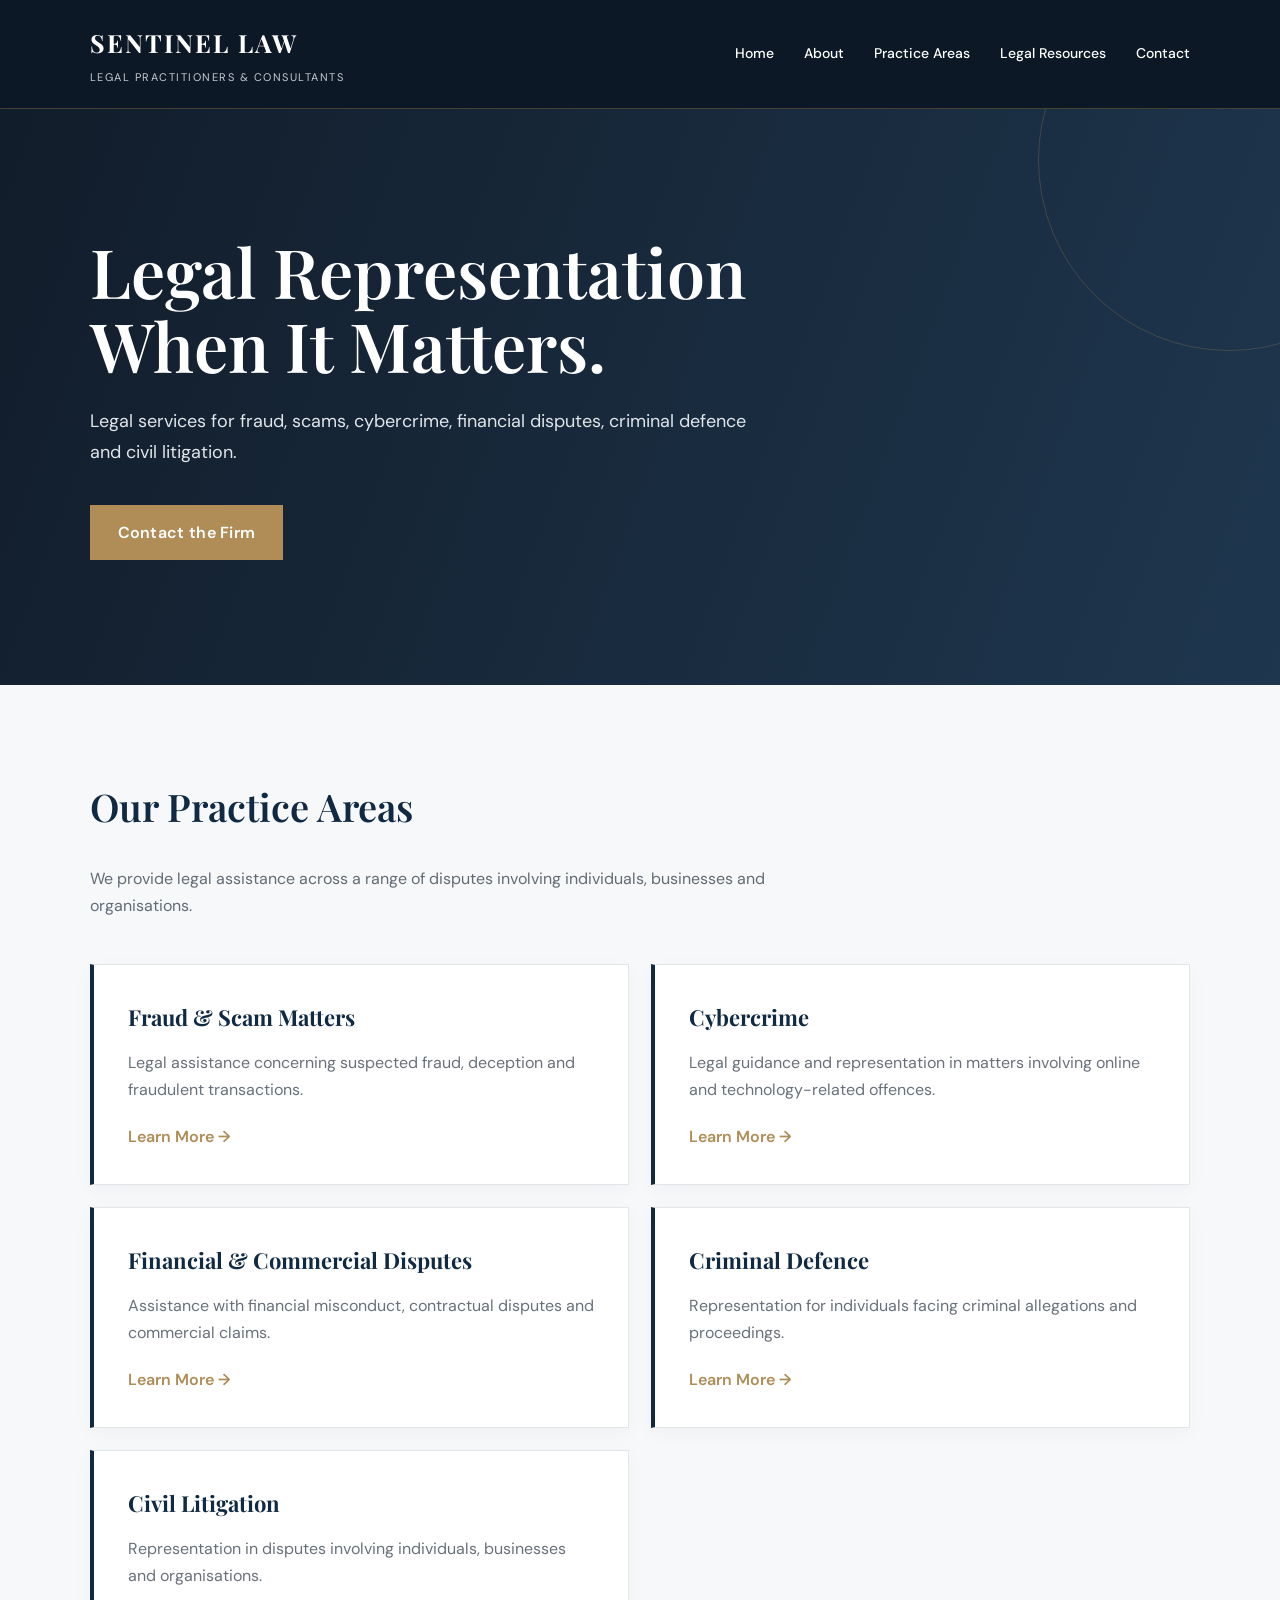
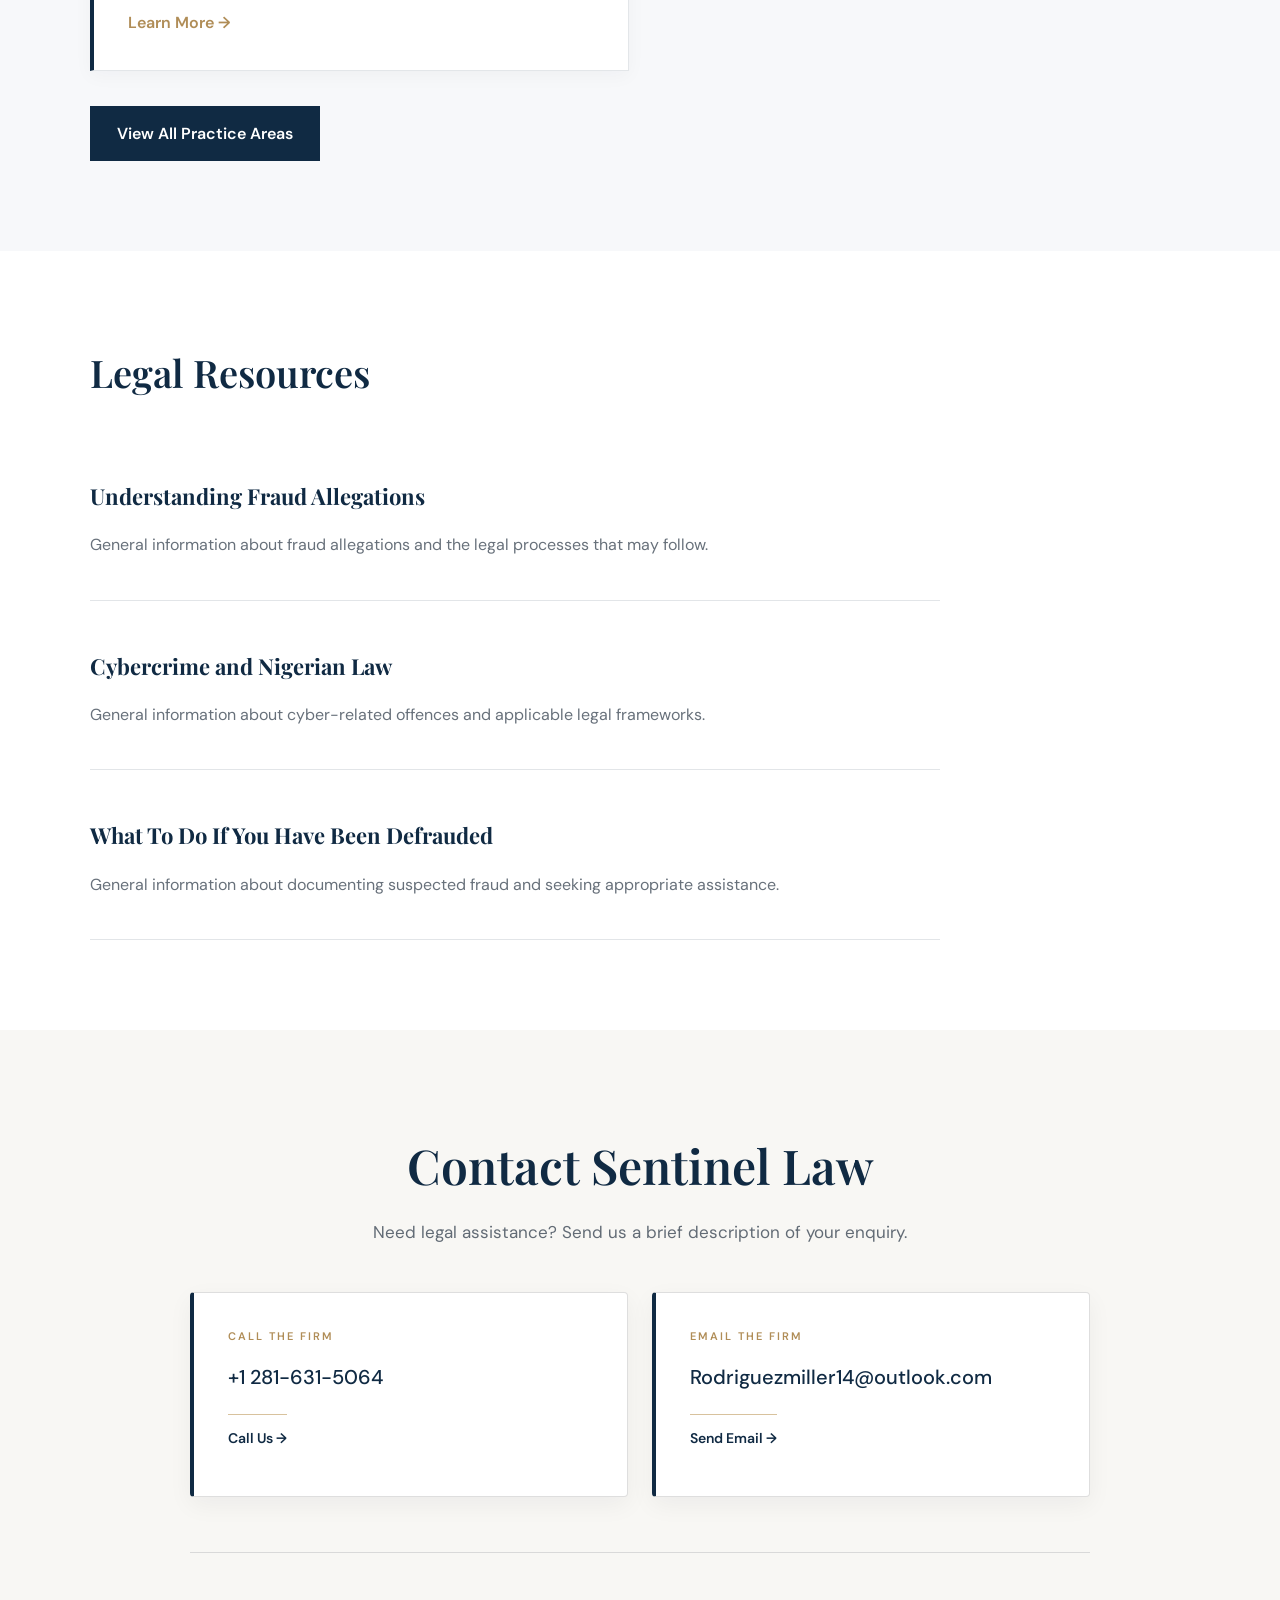
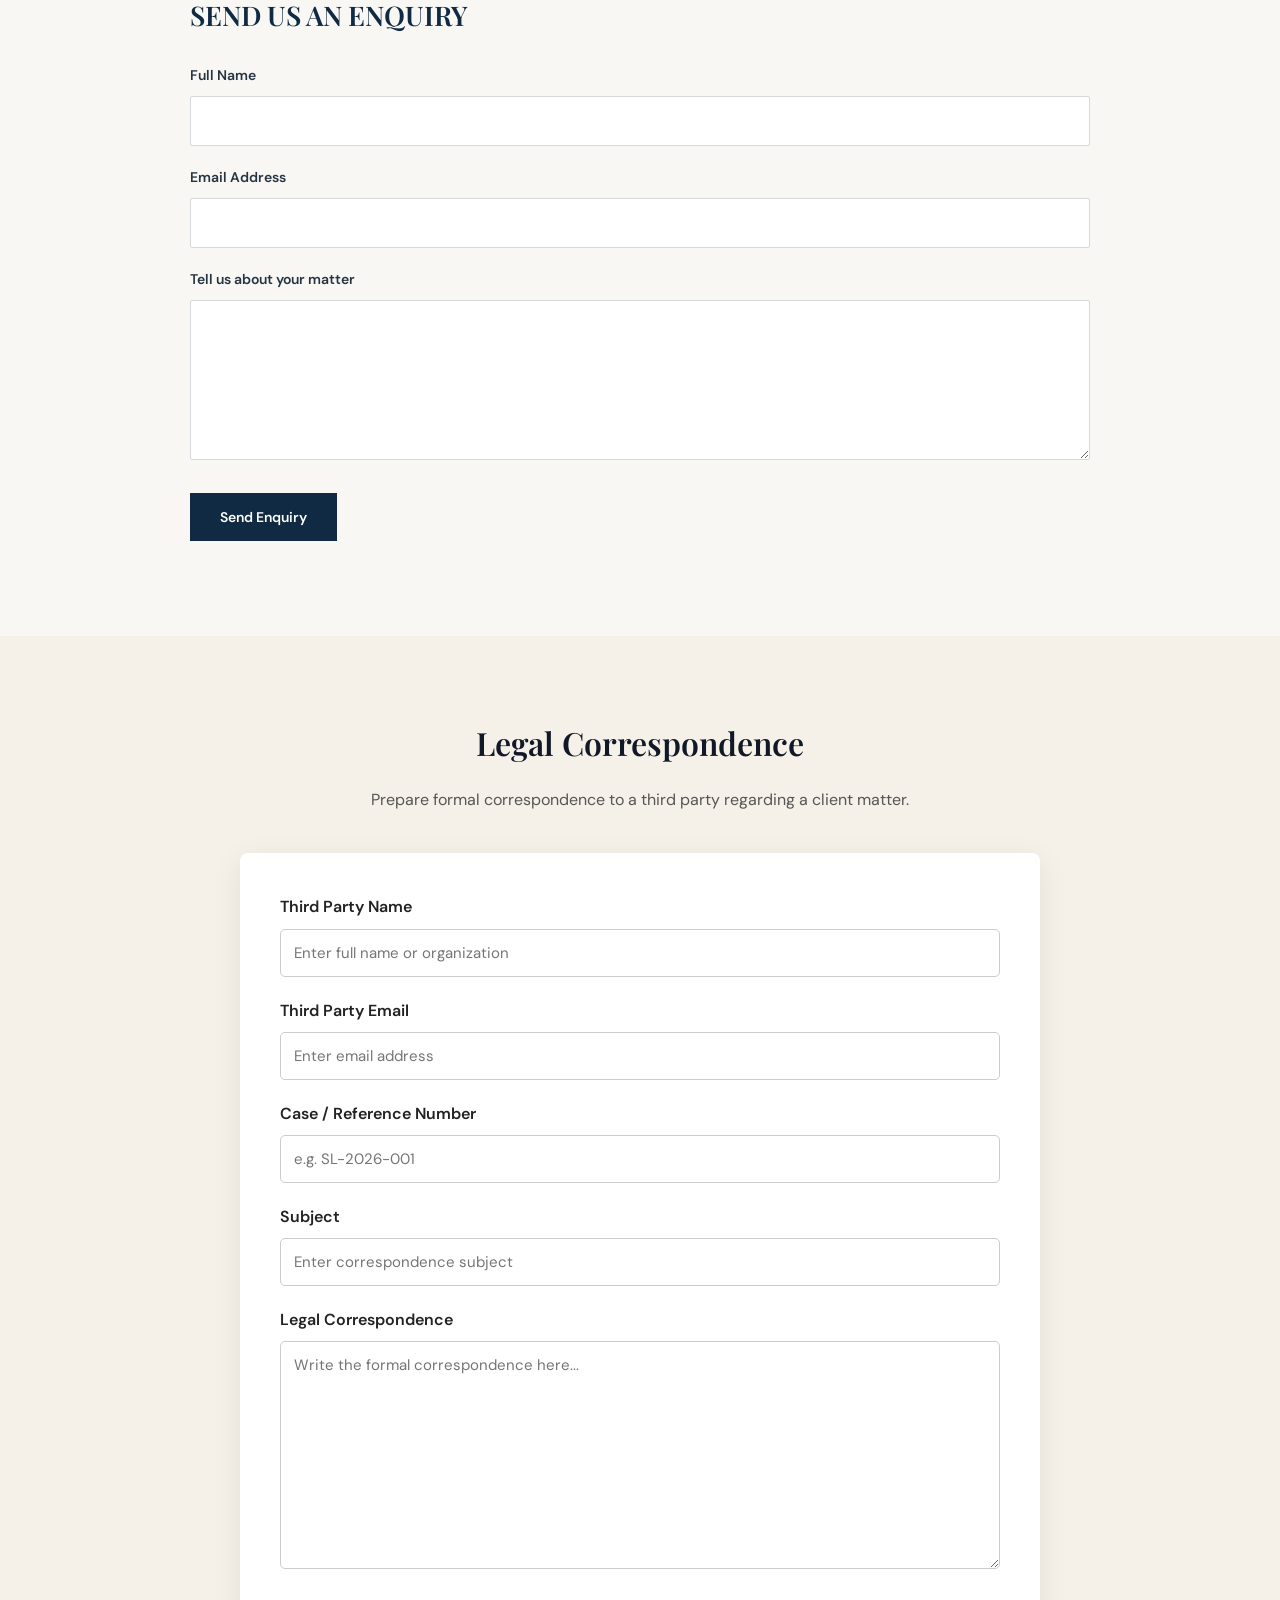
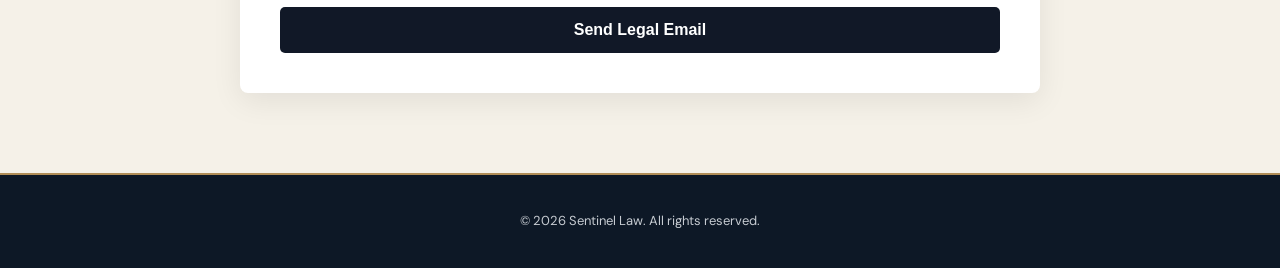
==== index.html @ c0978ffe "Add files via upload" ====
<!DOCTYPE html>
<html lang="en">

<head>
    <meta charset="UTF-8">
    <meta name="viewport" content="width=device-width, initial-scale=1.0">

    <title>Sentinel Law | Legal Practitioners & Consultants</title>
    <link rel="stylesheet" href="styles.css">
</head>

<body>

    <!-- Navigation -->
    <header>
        <div class="logo">
            <h2>SENTINEL LAW</h2>
            <p>Legal Practitioners & Consultants</p>
        </div>

        <nav>
            <a href="#home">Home</a>
            <a href="#about">About</a>
            <a href="practice-areas.html">Practice Areas</a>
            <a href="#resources">Legal Resources</a>
            <a href="#contact">Contact</a>
        </nav>
    </header>


    <!-- Main Introduction -->
    <main>

        <section id="home">
            <h1>Legal Representation When It Matters.</h1>

            <p>
                Legal services for fraud, scams, cybercrime,
                financial disputes, criminal defence and civil litigation.
            </p>

            <a href="#contact">Contact the Firm</a>
        </section>


        <!-- Practice Areas -->
        <section id="practice">

    <h2>Our Practice Areas</h2>

    <p class="section-intro">
        We provide legal assistance across a range of disputes
        involving individuals, businesses and organisations.
    </p>

    <div class="practice-grid">

        <a href="practice-areas.html#fraud" class="practice-card">
            <h3>Fraud & Scam Matters</h3>
            <p>
                Legal assistance concerning suspected fraud,
                deception and fraudulent transactions.
            </p>
            <span>Learn More →</span>
        </a>

        <a href="practice-areas.html#cybercrime" class="practice-card">
            <h3>Cybercrime</h3>
            <p>
                Legal guidance and representation in matters
                involving online and technology-related offences.
            </p>
            <span>Learn More →</span>
        </a>

        <a href="practice-areas.html#financial" class="practice-card">
            <h3>Financial & Commercial Disputes</h3>
            <p>
                Assistance with financial misconduct,
                contractual disputes and commercial claims.
            </p>
            <span>Learn More →</span>
        </a>

        <a href="practice-areas.html#criminal" class="practice-card">
            <h3>Criminal Defence</h3>
            <p>
                Representation for individuals facing
                criminal allegations and proceedings.
            </p>
            <span>Learn More →</span>
        </a>

        <a href="practice-areas.html#civil" class="practice-card">
            <h3>Civil Litigation</h3>
            <p>
                Representation in disputes involving
                individuals, businesses and organisations.
            </p>
            <span>Learn More →</span>
        </a>

    </div>

    <a href="practice-areas.html" class="view-all">
        View All Practice Areas
    </a>

</section>   

        <!-- Legal Resources -->
        <section id="resources">

            <h2>Legal Resources</h2>

            <article>
                <h3>Understanding Fraud Allegations</h3>
                <p>
                    General information about fraud allegations
                    and the legal processes that may follow.
                </p>
            </article>

            <article>
                <h3>Cybercrime and Nigerian Law</h3>
                <p>
                    General information about cyber-related
                    offences and applicable legal frameworks.
                </p>
            </article>

            <article>
                <h3>What To Do If You Have Been Defrauded</h3>
                <p>
                    General information about documenting
                    suspected fraud and seeking appropriate assistance.
                </p>
            </article>

        </section>


<!-- Contact -->
<section id="contact">

    <h2>Contact Sentinel Law</h2>

    <p>
        Need legal assistance? Send us a brief description
        of your enquiry.
    </p>

<div class="contact-details">

    <div class="contact-card">
        <span class="contact-label">CALL THE FIRM</span>
        <h3>+1 281-631-5064</h3>
        <a href="tel:+12816315064">Call Us →</a>
    </div>

    <div class="contact-card">
        <span class="contact-label">EMAIL THE FIRM</span>
        <h3>Rodriguezmiller14@outlook.com</h3>
        <a href="mailto:Rodriguezmiller14@outlook.com">Send Email →</a>
    </div>

</div>

  <form id="contact-form"
      action="https://formspree.io/f/xvkoagdr"
      method="POST">

    <label for="name">Full Name</label>
    <input type="text" id="name" name="name" required>

    <label for="email">Email Address</label>
    <input type="email" id="email" name="email" required>

    <label for="message">Tell us about your matter</label>
    <textarea id="message" name="message" required></textarea>

    <input type="hidden" name="_subject" value="New Sentinel Law Website Enquiry">

    <button type="submit">Send Enquiry</button>
</form>

</section>
        
    </main>

<!-- Legal Correspondence Dashboard -->
<section id="legal-correspondence" class="legal-correspondence">
    <div class="correspondence-container">

        <h2>Legal Correspondence</h2>
        <p class="correspondence-intro">
            Prepare formal correspondence to a third party regarding a client matter.
        </p>

        <form id="legal-email-form">

            <label for="third-party-name">Third Party Name</label>
            <input
                type="text"
                id="third-party-name"
                name="thirdPartyName"
                placeholder="Enter full name or organization"
                required
            >

            <label for="third-party-email">Third Party Email</label>
            <input
                type="email"
                id="third-party-email"
                name="thirdPartyEmail"
                placeholder="Enter email address"
                required
            >

            <label for="case-reference">Case / Reference Number</label>
            <input
                type="text"
                id="case-reference"
                name="caseReference"
                placeholder="e.g. SL-2026-001"
                required
            >

            <label for="legal-subject">Subject</label>
            <input
                type="text"
                id="legal-subject"
                name="subject"
                placeholder="Enter correspondence subject"
                required
            >

            <label for="legal-message">Legal Correspondence</label>
            <textarea
                id="legal-message"
                name="message"
                rows="10"
                placeholder="Write the formal correspondence here..."
                required
            ></textarea>

            <button type="submit">
                Send Legal Email
            </button>

        </form>

    </div>
</section>

<!-- Footer -->
<footer>
    <p>© 2026 Sentinel Law. All rights reserved.</p>
</footer>

</body>
</html>
---- styles.css ----
/* =========================================================
   SENTINEL LAW — PROFESSIONAL WEBSITE STYLES
   ========================================================= */

@import url('https://fonts.googleapis.com/css2?family=DM+Sans:wght@400;500;600&family=Playfair+Display:wght@500;600;700&display=swap');


/* =========================================================
   GENERAL
   ========================================================= */

* {
    box-sizing: border-box;
}

html {
    scroll-behavior: smooth;
}

body {
    margin: 0;
    font-family: "DM Sans", Arial, sans-serif;
    color: #1b2430;
    background: #ffffff;
    line-height: 1.7;
}

a {
    transition: all 0.25s ease;
}

h1,
h2,
h3 {
    font-family: "Playfair Display", Georgia, serif;
}


/* =========================================================
   NAVIGATION
   ========================================================= */

header {
    display: flex;
    justify-content: space-between;
    align-items: center;
    padding: 22px 7%;
    background: #0d1826;
    border-bottom: 1px solid rgba(176, 141, 87, 0.35);
    position: relative;
    z-index: 10;
}

.logo h2 {
    margin: 0;
    color: #ffffff;
    font-family: "Playfair Display", Georgia, serif;
    font-size: 25px;
    letter-spacing: 2px;
}

.logo p {
    margin: 3px 0 0;
    color: #c6cbd1;
    font-size: 11px;
    letter-spacing: 1.5px;
    text-transform: uppercase;
}

nav {
    display: flex;
    align-items: center;
    gap: 30px;
}

nav a {
    position: relative;
    text-decoration: none;
    color: #ffffff;
    font-size: 14px;
    font-weight: 500;
    padding: 8px 0;
}

nav a::after {
    content: "";
    position: absolute;
    left: 0;
    bottom: 0;
    width: 0;
    height: 2px;
    background: #b08d57;
    transition: width 0.25s ease;
}

nav a:hover {
    color: #d0a968;
}

nav a:hover::after {
    width: 100%;
}


/* =========================================================
   HERO
   ========================================================= */

#home {
    position: relative;
    overflow: hidden;
    background:
        linear-gradient(
            110deg,
            rgba(13, 24, 38, 0.98),
            rgba(16, 42, 67, 0.94)
        );
    color: white;
    padding: 125px 7%;
}

#home::after {
    content: "";
    position: absolute;
    width: 380px;
    height: 380px;
    right: -140px;
    top: -140px;
    border: 1px solid rgba(176, 141, 87, 0.25);
    border-radius: 50%;
}

#home h1 {
    position: relative;
    z-index: 1;
    max-width: 760px;
    font-size: clamp(42px, 6vw, 68px);
    line-height: 1.08;
    font-weight: 600;
    margin: 0 0 25px;
}

#home p {
    position: relative;
    z-index: 1;
    max-width: 680px;
    font-size: 18px;
    color: #e0e5ea;
    margin-bottom: 38px;
}

#home a {
    position: relative;
    z-index: 1;
    display: inline-block;
    background: #b08d57;
    color: white;
    padding: 14px 28px;
    text-decoration: none;
    font-weight: 600;
    letter-spacing: 0.3px;
}

#home a:hover {
    background: #d0a968;
    transform: translateY(-2px);
}


/* =========================================================
   GENERAL SECTIONS
   ========================================================= */

section {
    padding: 90px 7%;
}

section h2 {
    color: #102a43;
    font-family: "Playfair Display", Georgia, serif;
    font-size: 38px;
    font-weight: 600;
    margin: 0 0 25px;
}


/* =========================================================
   PRACTICE AREAS
   ========================================================= */

#practice {
    background: #f7f8fa;
}

.section-intro {
    max-width: 720px;
    margin: 0 0 45px;
    color: #626b75;
}

.practice-grid {
    display: grid;
    grid-template-columns: repeat(2, 1fr);
    gap: 22px;
}

.practice-card {
    display: block;
    background: #ffffff;
    padding: 34px;
    border: 1px solid #e3e6e9;
    border-left: 4px solid #102a43;
    text-decoration: none;
    color: #333;
    box-shadow: 0 5px 18px rgba(15, 30, 45, 0.035);
    transition: all 0.3s ease;
}

.practice-card:hover {
    transform: translateY(-5px);
    border-left-color: #b08d57;
    box-shadow: 0 15px 35px rgba(15, 30, 45, 0.09);
}

.practice-card h3 {
    color: #102a43;
    margin: 0 0 12px;
    font-size: 22px;
}

.practice-card p {
    color: #68717b;
    margin: 0;
}

.practice-card span {
    display: inline-block;
    margin-top: 20px;
    color: #b08d57;
    font-weight: 600;
}

.view-all {
    display: inline-block;
    margin-top: 35px;
    background: #102a43;
    color: white;
    padding: 14px 27px;
    text-decoration: none;
    font-weight: 600;
}

.view-all:hover {
    background: #b08d57;
}


/* =========================================================
   ABOUT
   ========================================================= */

#about p {
    max-width: 760px;
    color: #626b75;
}


/* =========================================================
   LEGAL RESOURCES
   ========================================================= */

#resources {
    background: #ffffff;
}

article {
    max-width: 850px;
    padding: 25px 0;
    border-bottom: 1px solid #e2e5e8;
}

article h3 {
    color: #102a43;
    font-size: 22px;
    margin-bottom: 8px;
}

article p {
    color: #68717b;
}


/* =========================================================
   CONTACT SECTION
   ========================================================= */

#contact {
    background: #f8f7f4;
    padding: 95px 7%;
}

#contact h2 {
    text-align: center;
    font-size: 48px;
    margin-bottom: 12px;
}

#contact > p {
    max-width: 700px;
    margin: 0 auto 45px;
    text-align: center;
    color: #626b75;
    font-size: 17px;
}


/* Contact cards */

.contact-details {
    display: grid;
    grid-template-columns: repeat(2, 1fr);
    gap: 24px;
    max-width: 900px;
    margin: 0 auto 55px;
}

.contact-card {
    position: relative;
    background: #ffffff;
    border: 1px solid #dedede;
    border-left: 4px solid #102a43;
    border-radius: 4px;
    padding: 34px;
    min-height: 205px;
    box-shadow: 0 8px 25px rgba(13, 24, 38, 0.05);
    transition: all 0.3s ease;
}

.contact-card:hover {
    transform: translateY(-5px);
    border-left-color: #b08d57;
    box-shadow: 0 16px 35px rgba(13, 24, 38, 0.10);
}

.contact-label {
    display: block;
    color: #b08d57;
    font-size: 11px;
    font-weight: 600;
    letter-spacing: 2px;
    margin-bottom: 14px;
}

.contact-card h3 {
    margin: 0 0 20px;
    color: #102a43;
    font-family: "DM Sans", Arial, sans-serif;
    font-size: 20px;
    font-weight: 500;
    word-break: break-word;
}

.contact-card a {
    display: inline-block;
    color: #102a43;
    text-decoration: none;
    font-size: 14px;
    font-weight: 600;
    padding-top: 12px;
    border-top: 1px solid #d8c29d;
}

.contact-card a:hover {
    color: #b08d57;
}


/* =========================================================
   ENQUIRY FORM
   ========================================================= */

#contact form {
    max-width: 900px;
    margin: 0 auto;
    padding-top: 40px;
    border-top: 1px solid #d9d9d9;
}

#contact form::before {
    content: "SEND US AN ENQUIRY";
    display: block;
    color: #102a43;
    font-family: "Playfair Display", Georgia, serif;
    font-size: 27px;
    font-weight: 600;
    margin-bottom: 25px;
}

#contact form label {
    display: block;
    margin: 20px 0 8px;
    color: #263442;
    font-size: 14px;
    font-weight: 600;
}

#contact input,
#contact textarea {
    width: 100%;
    padding: 15px 16px;
    background: #ffffff;
    border: 1px solid #d6d9dc;
    border-radius: 2px;
    color: #1b2430;
    font-family: "DM Sans", Arial, sans-serif;
    font-size: 15px;
    outline: none;
    transition: border-color 0.25s ease, box-shadow 0.25s ease;
}

#contact input {
    height: 50px;
}

#contact textarea {
    min-height: 160px;
    resize: vertical;
}

#contact input:focus,
#contact textarea:focus {
    border-color: #b08d57;
    box-shadow: 0 0 0 3px rgba(176, 141, 87, 0.10);
}

#contact button {
    margin-top: 25px;
    padding: 15px 30px;
    background: #102a43;
    color: white;
    border: none;
    cursor: pointer;
    font-family: "DM Sans", Arial, sans-serif;
    font-size: 14px;
    font-weight: 600;
    transition: all 0.25s ease;
}

#contact button:hover {
    background: #b08d57;
    transform: translateY(-2px);
}


/* =========================================================
   PRACTICE AREAS PAGE
   ========================================================= */

.page-header {
    background: #102a43;
    color: white;
    padding: 90px 7%;
}

.page-header h1 {
    font-family: "Playfair Display", Georgia, serif;
    font-size: 52px;
    font-weight: 600;
    margin: 0 0 15px;
}

.page-header p {
    max-width: 700px;
    color: #dfe5eb;
    font-size: 18px;
}


/* Individual practice areas */

.practice-detail {
    max-width: 900px;
    margin: auto;
    padding: 75px 7%;
    border-bottom: 1px solid #e1e5e8;
}

.practice-detail h2 {
    margin-bottom: 20px;
}

.practice-detail h3 {
    color: #102a43;
    margin-top: 30px;
}

.practice-detail li {
    margin-bottom: 10px;
}


/* Practice page contact */

.practice-contact {
    text-align: center;
    background: #f7f8fa;
}

.practice-contact a {
    display: inline-block;
    margin-top: 20px;
    background: #102a43;
    color: white;
    padding: 14px 27px;
    text-decoration: none;
    font-weight: 600;
}

.practice-contact a:hover {
    background: #b08d57;
}


/* =========================================================
   LEGAL RESOURCE ARTICLE
   ========================================================= */

.legal-article {
    max-width: 900px;
    margin: auto;
    padding: 65px 7%;
}

.breadcrumb {
    color: #777;
    font-size: 14px;
    margin-bottom: 25px;
}

.legal-article > h1 {
    color: #102a43;
    font-family: "Playfair Display", Georgia, serif;
    font-size: 48px;
    margin-bottom: 15px;
}

.article-intro {
    font-size: 19px;
    color: #555;
    max-width: 750px;
    margin-bottom: 40px;
}


/* Table of Contents */

.contents {
    background: #f7f8fa;
    border: 1px solid #e1e5e8;
    border-left: 4px solid #b08d57;
    padding: 25px;
    margin-bottom: 50px;
}

.contents h2 {
    font-size: 22px;
    margin-top: 0;
}

.contents ol {
    margin-bottom: 0;
}

.contents li {
    margin-bottom: 8px;
}

.contents a {
    color: #102a43;
    text-decoration: none;
}

.contents a:hover {
    color: #b08d57;
}


/* Article sections */

.legal-article section {
    padding: 35px 0;
    border-bottom: 1px solid #e1e5e8;
}

.legal-article section h2 {
    font-size: 28px;
    margin-bottom: 20px;
}

.legal-article section p {
    max-width: 780px;
}

.legal-article li {
    margin-bottom: 10px;
}


/* Disclaimer */

.legal-disclaimer {
    margin-top: 40px;
    padding: 25px;
    background: #f7f8fa;
    border-left: 4px solid #102a43;
}

.legal-disclaimer p {
    margin-bottom: 0;
}


/* References */

.references {
    border-bottom: none !important;
}


/* =========================================================
   FOOTER
   ========================================================= */

footer {
    background: #0d1826;
    color: white;
    padding: 35px 7%;
    text-align: center;
    border-top: 2px solid #b08d57;
}

footer p {
    margin: 0;
    color: #c6cbd1;
    font-size: 13px;
}


/* =========================================================
   MOBILE
   ========================================================= */

@media (max-width: 768px) {

    header {
        flex-direction: column;
        align-items: flex-start;
        gap: 20px;
        padding: 20px 6%;
    }

    nav {
        flex-wrap: wrap;
        gap: 15px 20px;
    }

    #home {
        padding: 90px 6%;
    }

    #home h1 {
        font-size: 42px;
    }

    section {
        padding: 70px 6%;
    }

    section h2 {
        font-size: 34px;
    }

    .practice-grid {
        grid-template-columns: 1fr;
    }

    .contact-details {
        grid-template-columns: 1fr;
    }

    #contact h2 {
        font-size: 38px;
    }

    .page-header {
        padding: 70px 6%;
    }

    .page-header h1 {
        font-size: 40px;
    }

    .legal-article {
        padding: 55px 6%;
    }

    .legal-article > h1 {
        font-size: 40px;
    }
}


@media (max-width: 480px) {

    nav {
        gap: 12px 16px;
    }

    nav a {
        font-size: 13px;
    }

    #home h1 {
        font-size: 36px;
    }

    #home p {
        font-size: 16px;
    }

    .contact-card {
        padding: 28px 24px;
    }

    #contact h2 {
        font-size: 34px;
    }
}

/* =========================
   THANK YOU PAGE
========================= */

.thank-you {
    min-height: 70vh;
    display: flex;
    justify-content: center;
    align-items: center;
    padding: 80px 20px;
    background: #f5f1ea;
}

.thank-you-content {
    max-width: 700px;
    text-align: center;
    background: #ffffff;
    padding: 60px 50px;
    border-top: 4px solid #b08d57;
    box-shadow: 0 15px 40px rgba(0, 0, 0, 0.08);
}

.thank-you-mark {
    width: 70px;
    height: 70px;
    margin: 0 auto 25px;
    display: flex;
    align-items: center;
    justify-content: center;
    border: 2px solid #b08d57;
    border-radius: 50%;
    color: #b08d57;
    font-size: 32px;
    font-weight: bold;
}

.thank-you-label {
    color: #b08d57;
    font-size: 13px;
    font-weight: bold;
    letter-spacing: 2px;
    margin-bottom: 15px;
}

.thank-you-content h1 {
    color: #102a43;
    font-family: "Playfair Display", serif;
    font-size: 42px;
    margin-bottom: 20px;
}

.thank-you-content p {
    color: #4a5568;
    line-height: 1.8;
    font-size: 16px;
}

.thank-you-note {
    margin-top: 15px;
    font-size: 14px !important;
}

.thank-you-content a {
    display: inline-block;
    margin-top: 30px;
    padding: 14px 28px;
    background: #102a43;
    color: #ffffff;
    text-decoration: none;
    font-weight: bold;
    transition: 0.3s ease;
}

.thank-you-content a:hover {
    background: #b08d57;
}


/* MOBILE */

@media (max-width: 768px) {

    .thank-you {
        padding: 60px 20px;
    }

    .thank-you-content {
        padding: 45px 25px;
    }

    .thank-you-content h1 {
        font-size: 32px;
    }

}
/* ================================
   LEGAL CORRESPONDENCE
================================ */

.legal-correspondence {
    padding: 80px 20px;
    background: #f5f1e8;
}

.correspondence-container {
    max-width: 800px;
    margin: 0 auto;
}

.correspondence-container h2 {
    text-align: center;
    font-size: 32px;
    margin-bottom: 12px;
    color: #111827;
}

.correspondence-intro {
    text-align: center;
    margin-bottom: 40px;
    color: #555;
}

#legal-email-form {
    background: #ffffff;
    padding: 40px;
    border-radius: 8px;
    box-shadow: 0 8px 30px rgba(0, 0, 0, 0.08);
}

#legal-email-form label {
    display: block;
    margin-bottom: 8px;
    margin-top: 20px;
    font-weight: 600;
    color: #222;
}

#legal-email-form label:first-child {
    margin-top: 0;
}

#legal-email-form input,
#legal-email-form textarea {
    width: 100%;
    padding: 13px;
    border: 1px solid #ccc;
    border-radius: 5px;
    font-size: 15px;
    font-family: inherit;
    box-sizing: border-box;
}

#legal-email-form textarea {
    resize: vertical;
}

#legal-email-form input:focus,
#legal-email-form textarea:focus {
    outline: none;
    border-color: #b89b5e;
}

#legal-email-form button {
    width: 100%;
    margin-top: 30px;
    padding: 14px;
    border: none;
    border-radius: 5px;
    background: #111827;
    color: #ffffff;
    font-size: 16px;
    font-weight: 600;
    cursor: pointer;
}

#legal-email-form button:hover {
    background: #b89b5e;
}
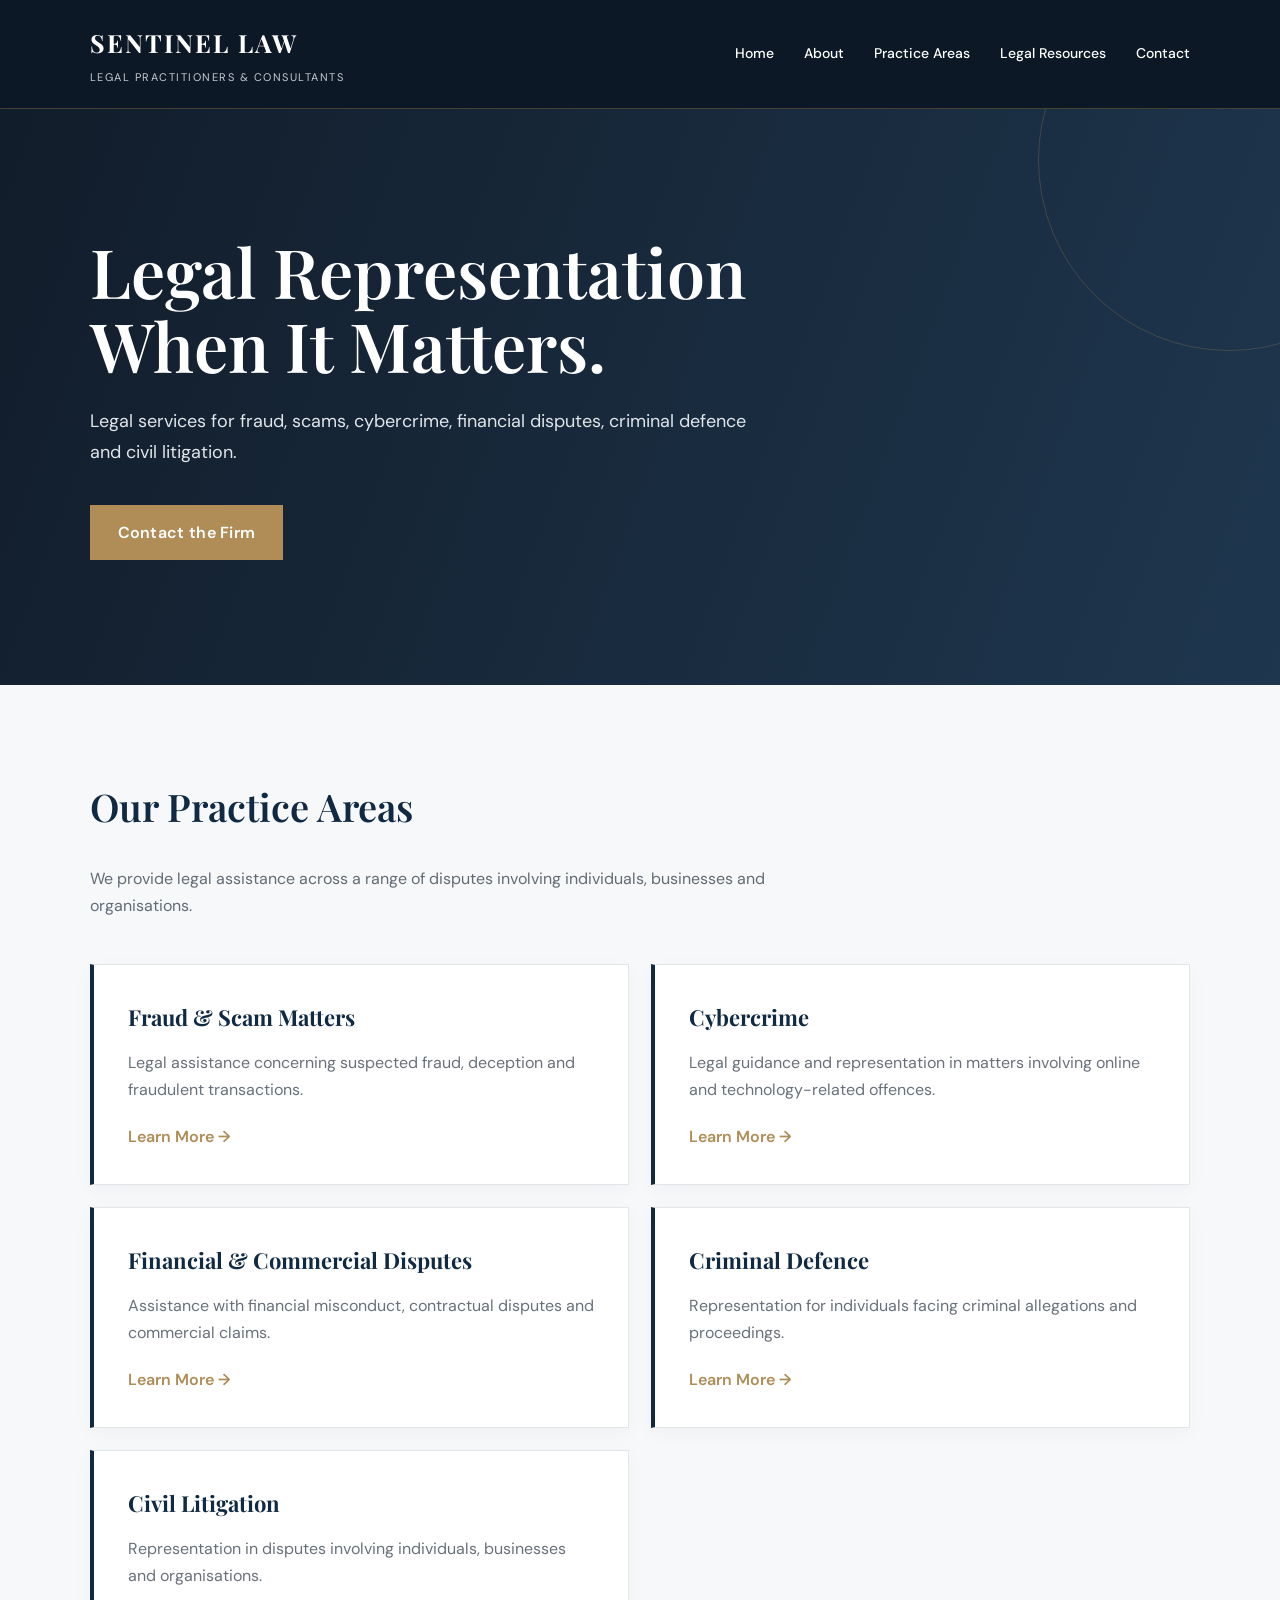
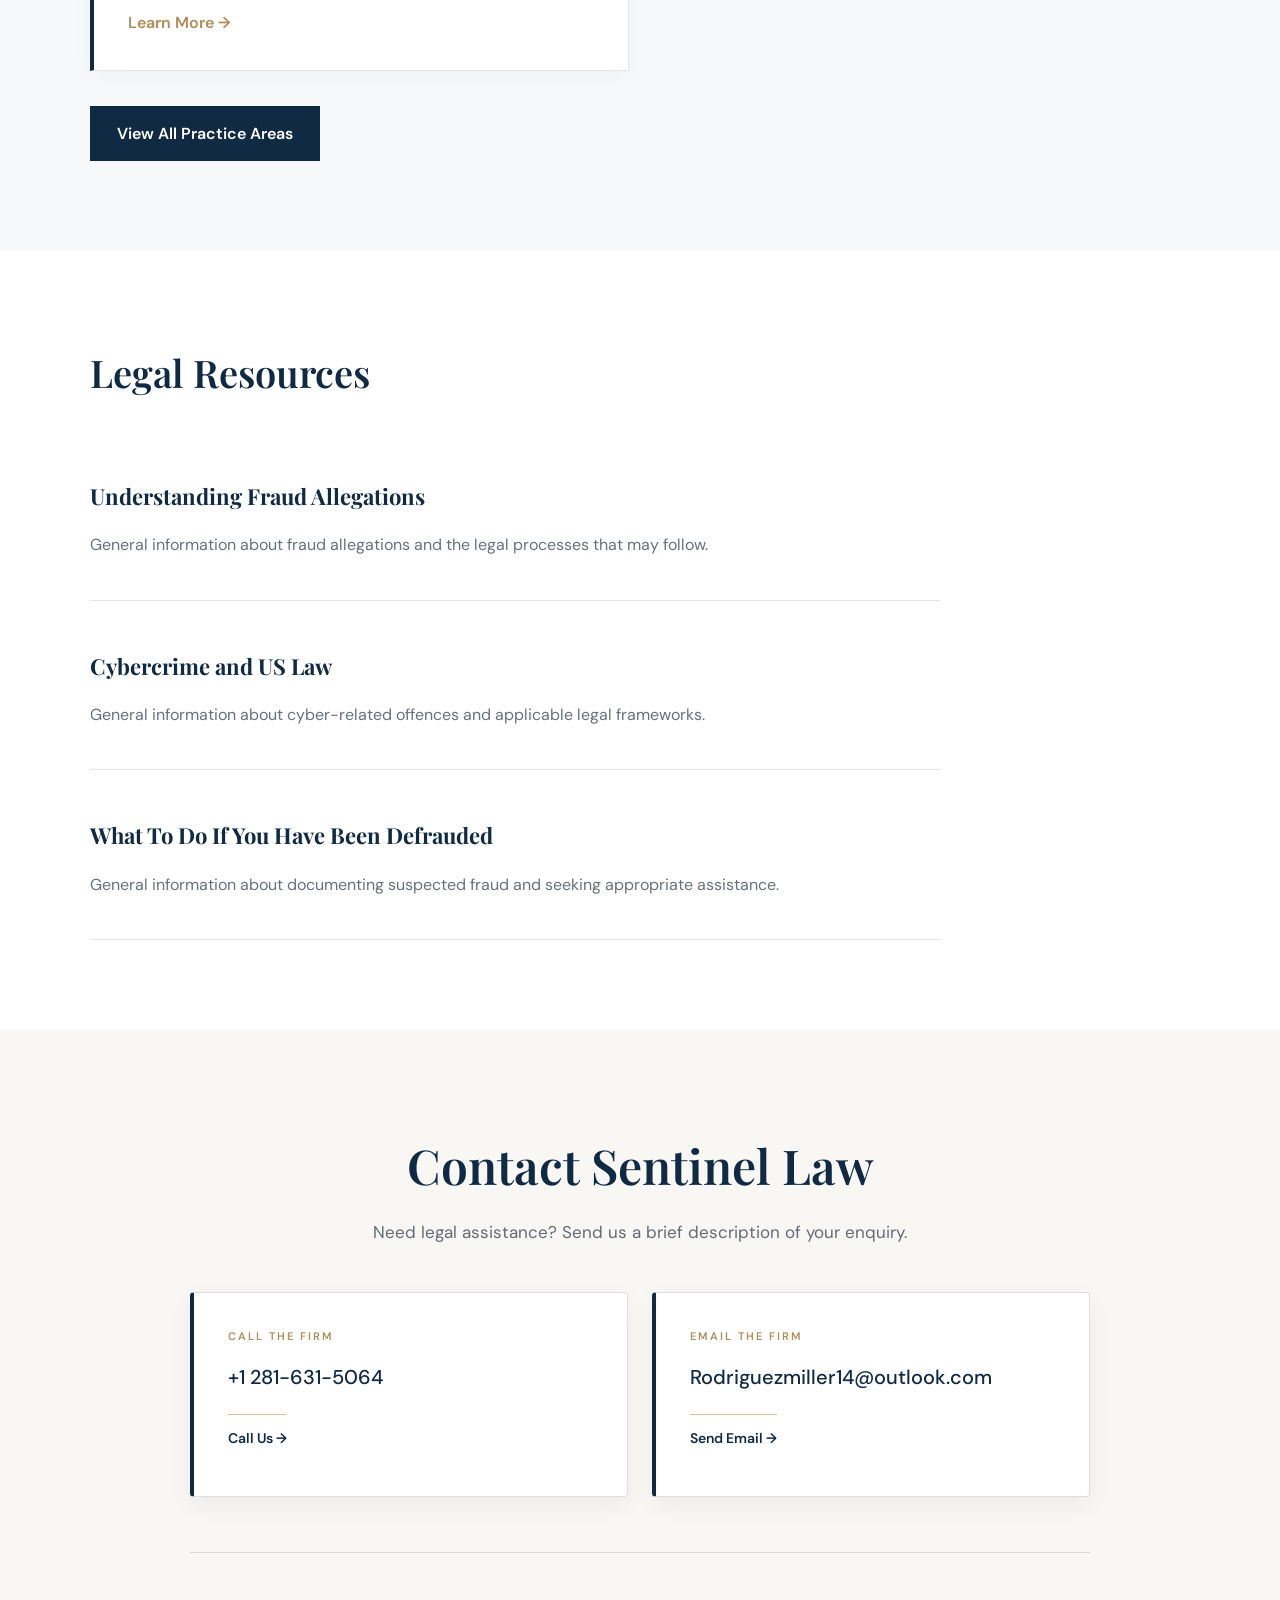
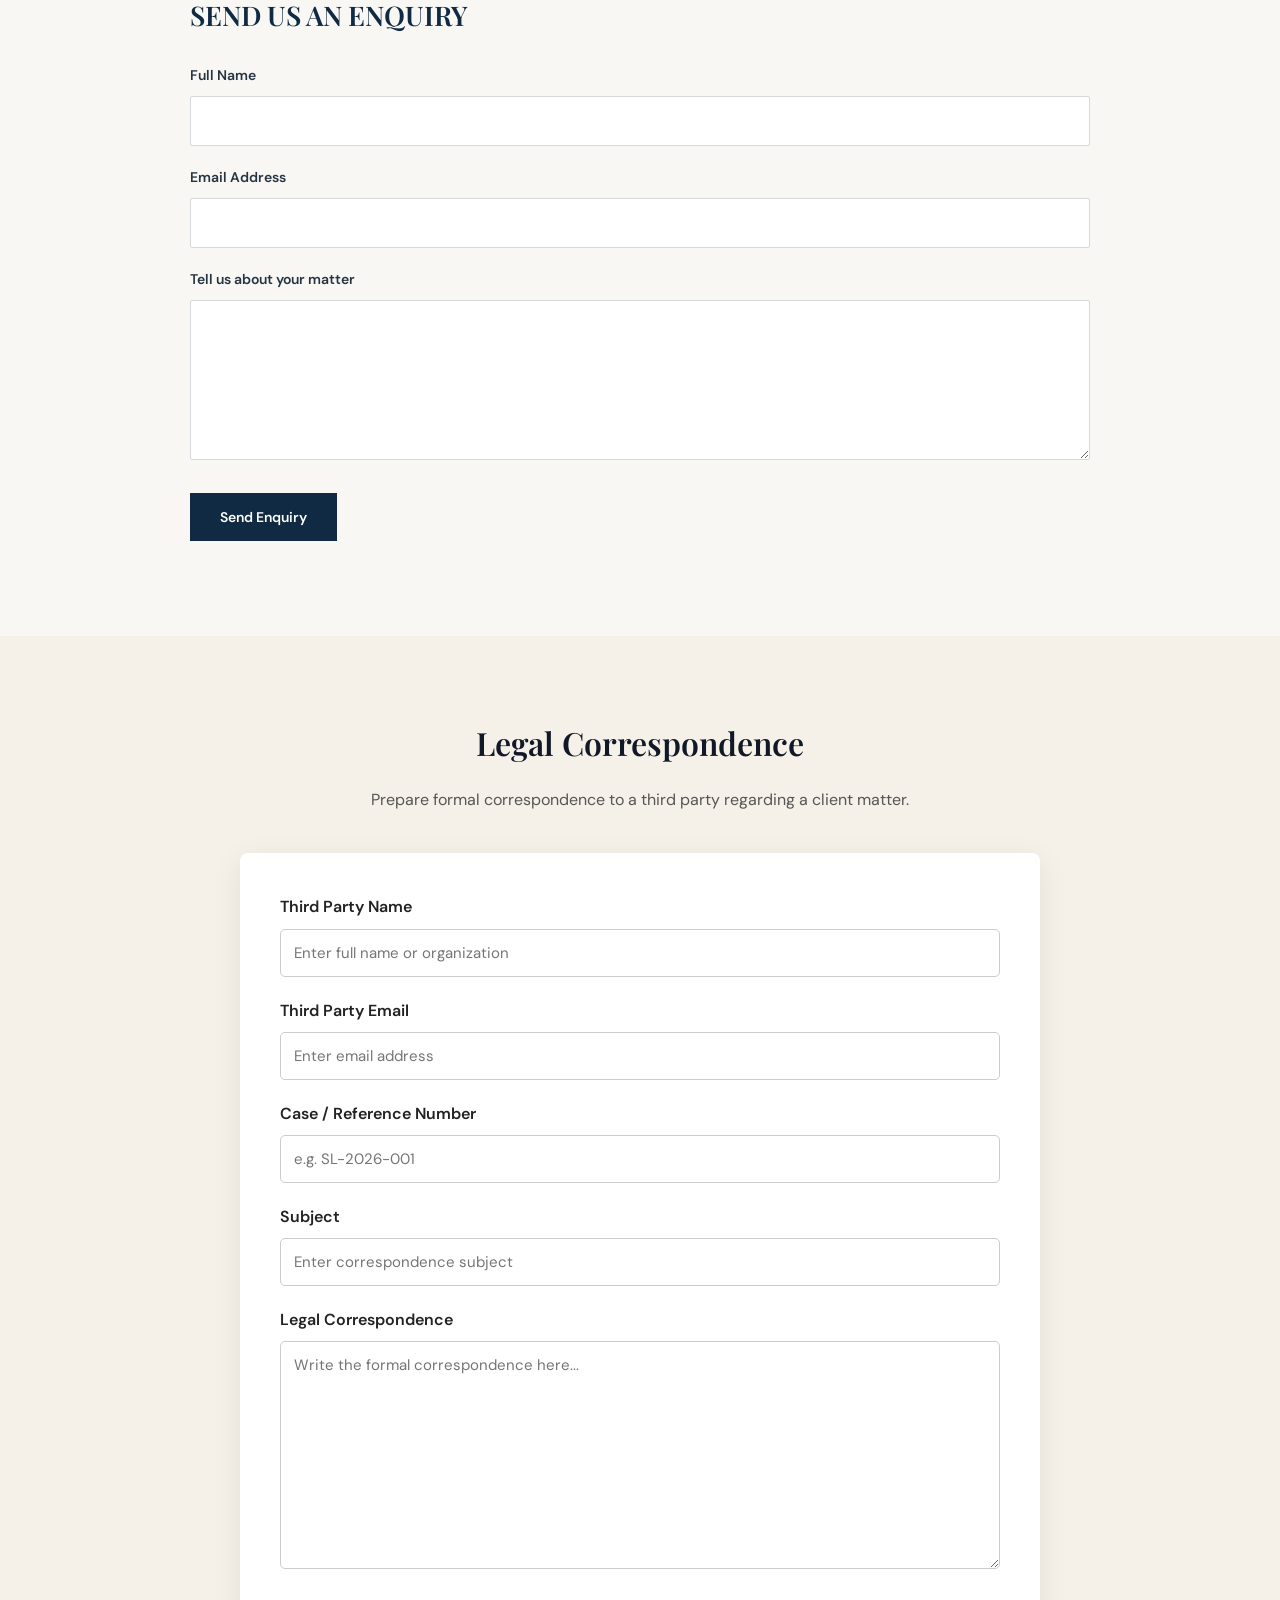
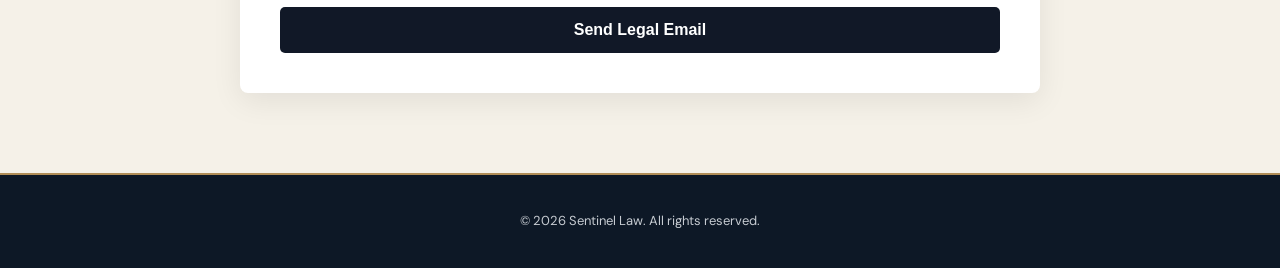
==== commit 17ecbfcf: "Update cybercrime law wording" ====
--- a/index.html
+++ b/index.html
@@ -6,6 +6,11 @@
     <meta name="viewport" content="width=device-width, initial-scale=1.0">
 
     <title>Sentinel Law | Legal Practitioners & Consultants</title>
+
+    <meta name="description" content="Sentinel Law provides legal representation and consulting services for fraud, scams, cybercrime, financial disputes, criminal defence, and civil litigation.">
+
+    <meta name="robots" content="index, follow">
+
     <link rel="stylesheet" href="styles.css">
 </head>
 
@@ -122,7 +127,7 @@
             </article>
 
             <article>
-                <h3>Cybercrime and Nigerian Law</h3>
+                <h3>Cybercrime and US Law</h3>
                 <p>
                     General information about cyber-related
                     offences and applicable legal frameworks.
